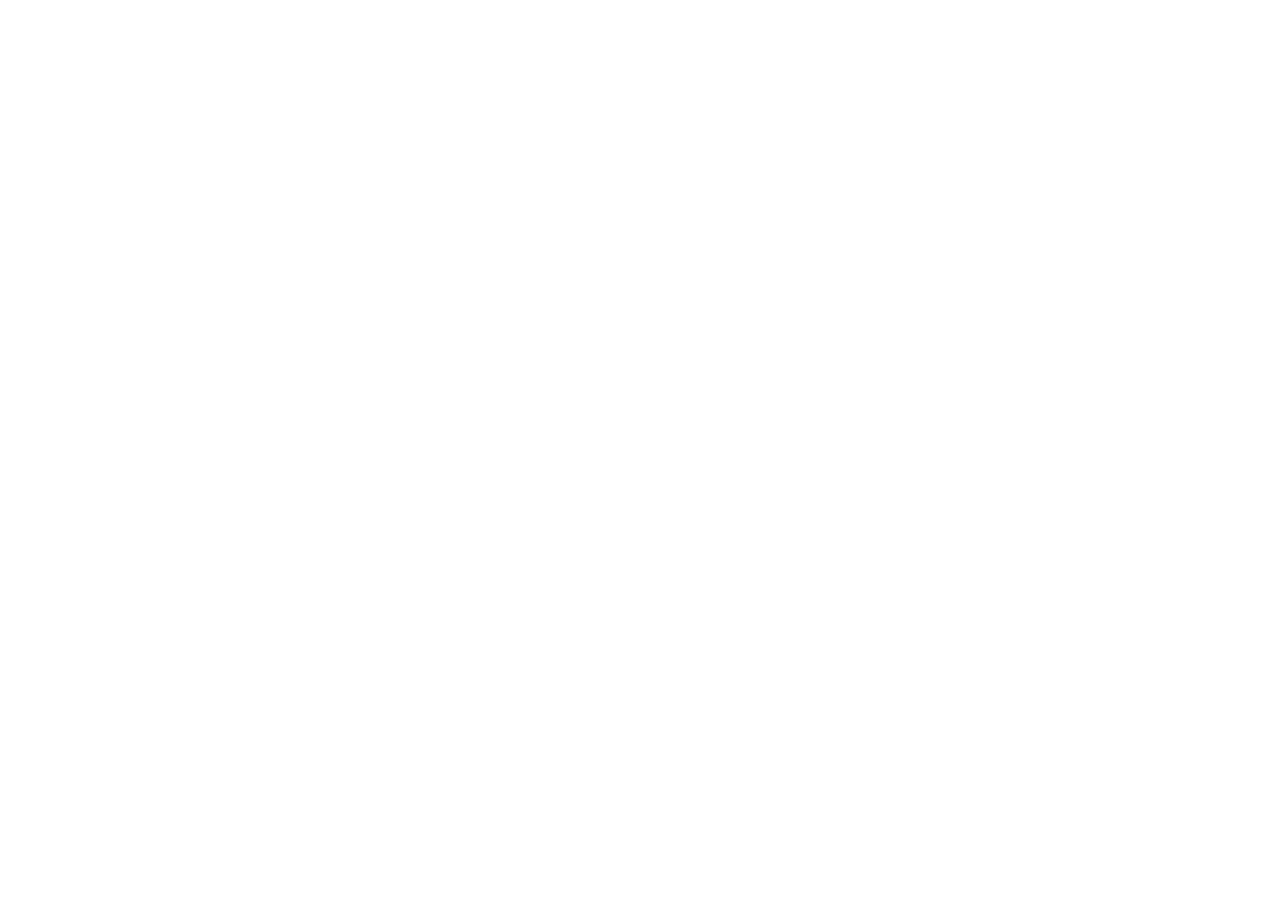
==== index.html @ dca035bf "Upload file" ====
<!DOCTYPE html>
<html lang="en">
<head>
    <meta charset="UTF-8">
    <meta http-equiv="X-UA-Compatible" content="IE=edge">
    <meta name="viewport" content="width=device-width, initial-scale=1.0">
    <title>Document</title>
</head>
<body>
    
</body>
</html>
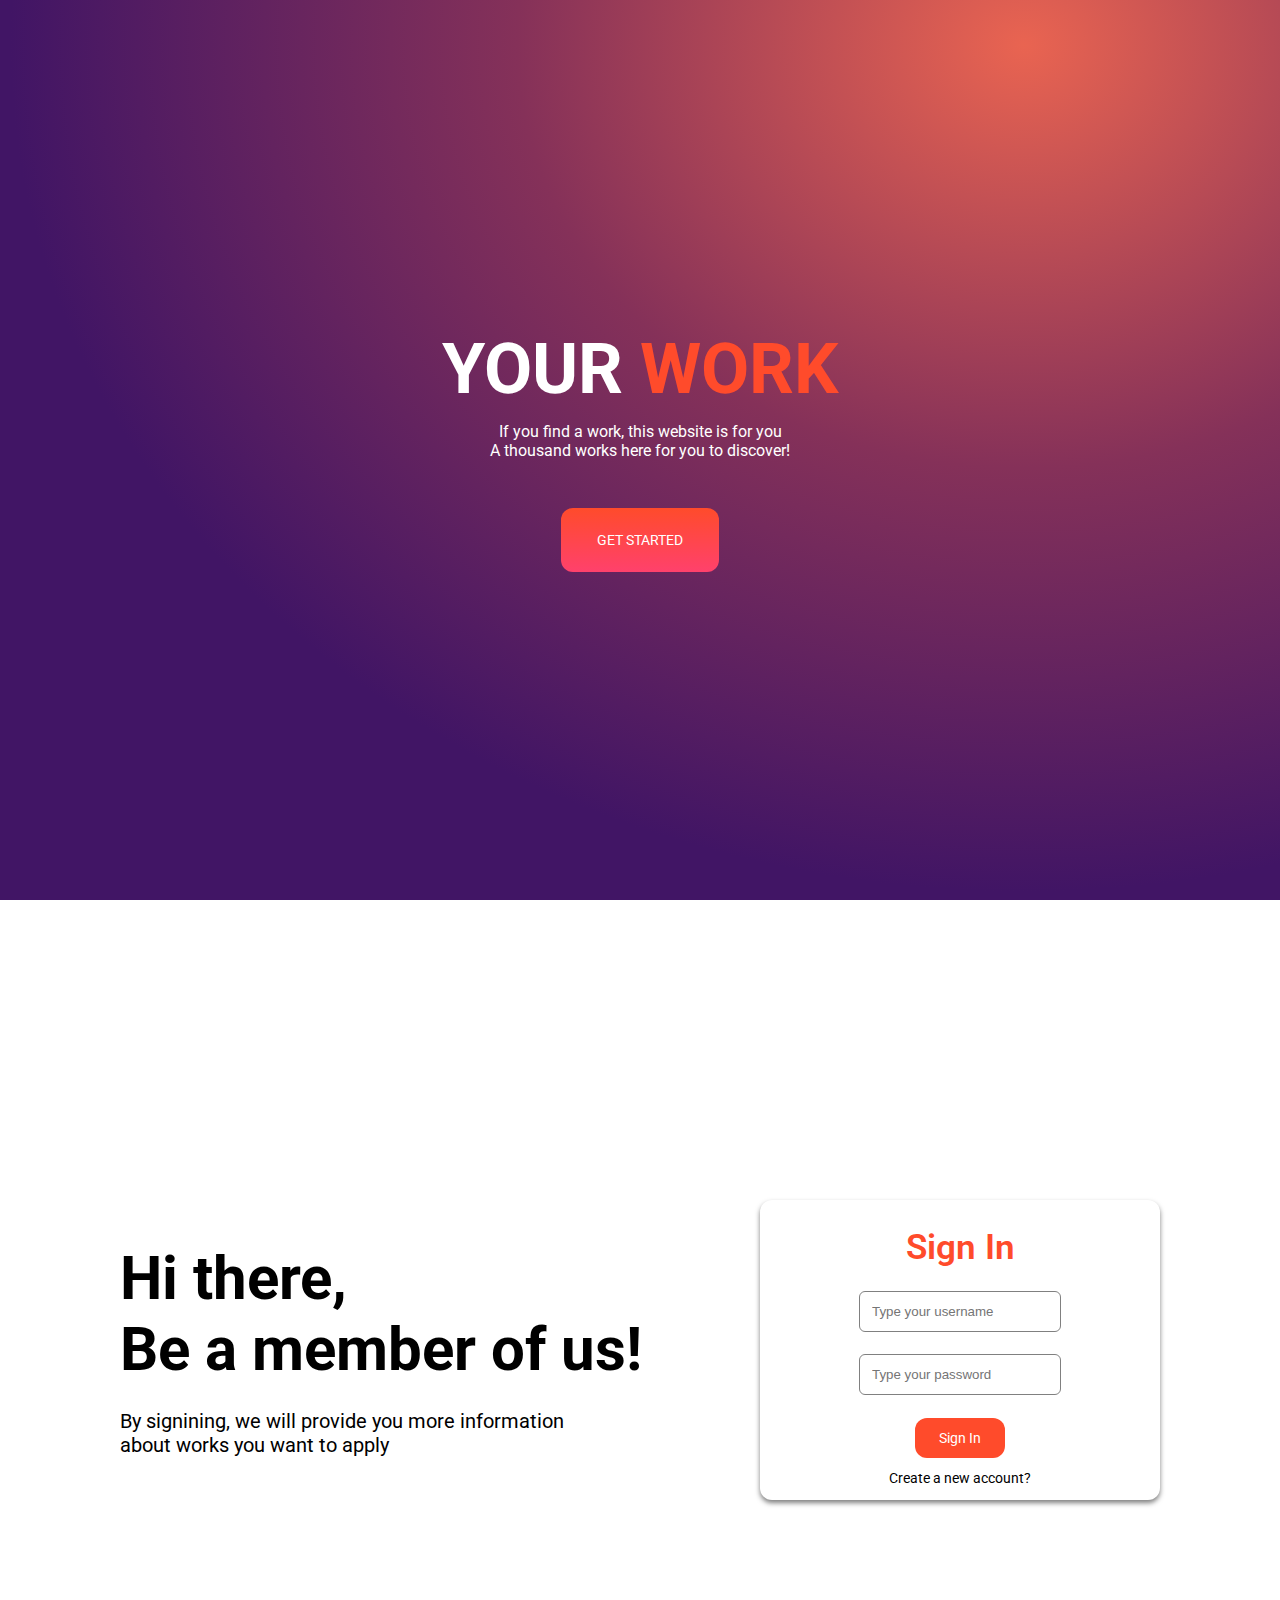
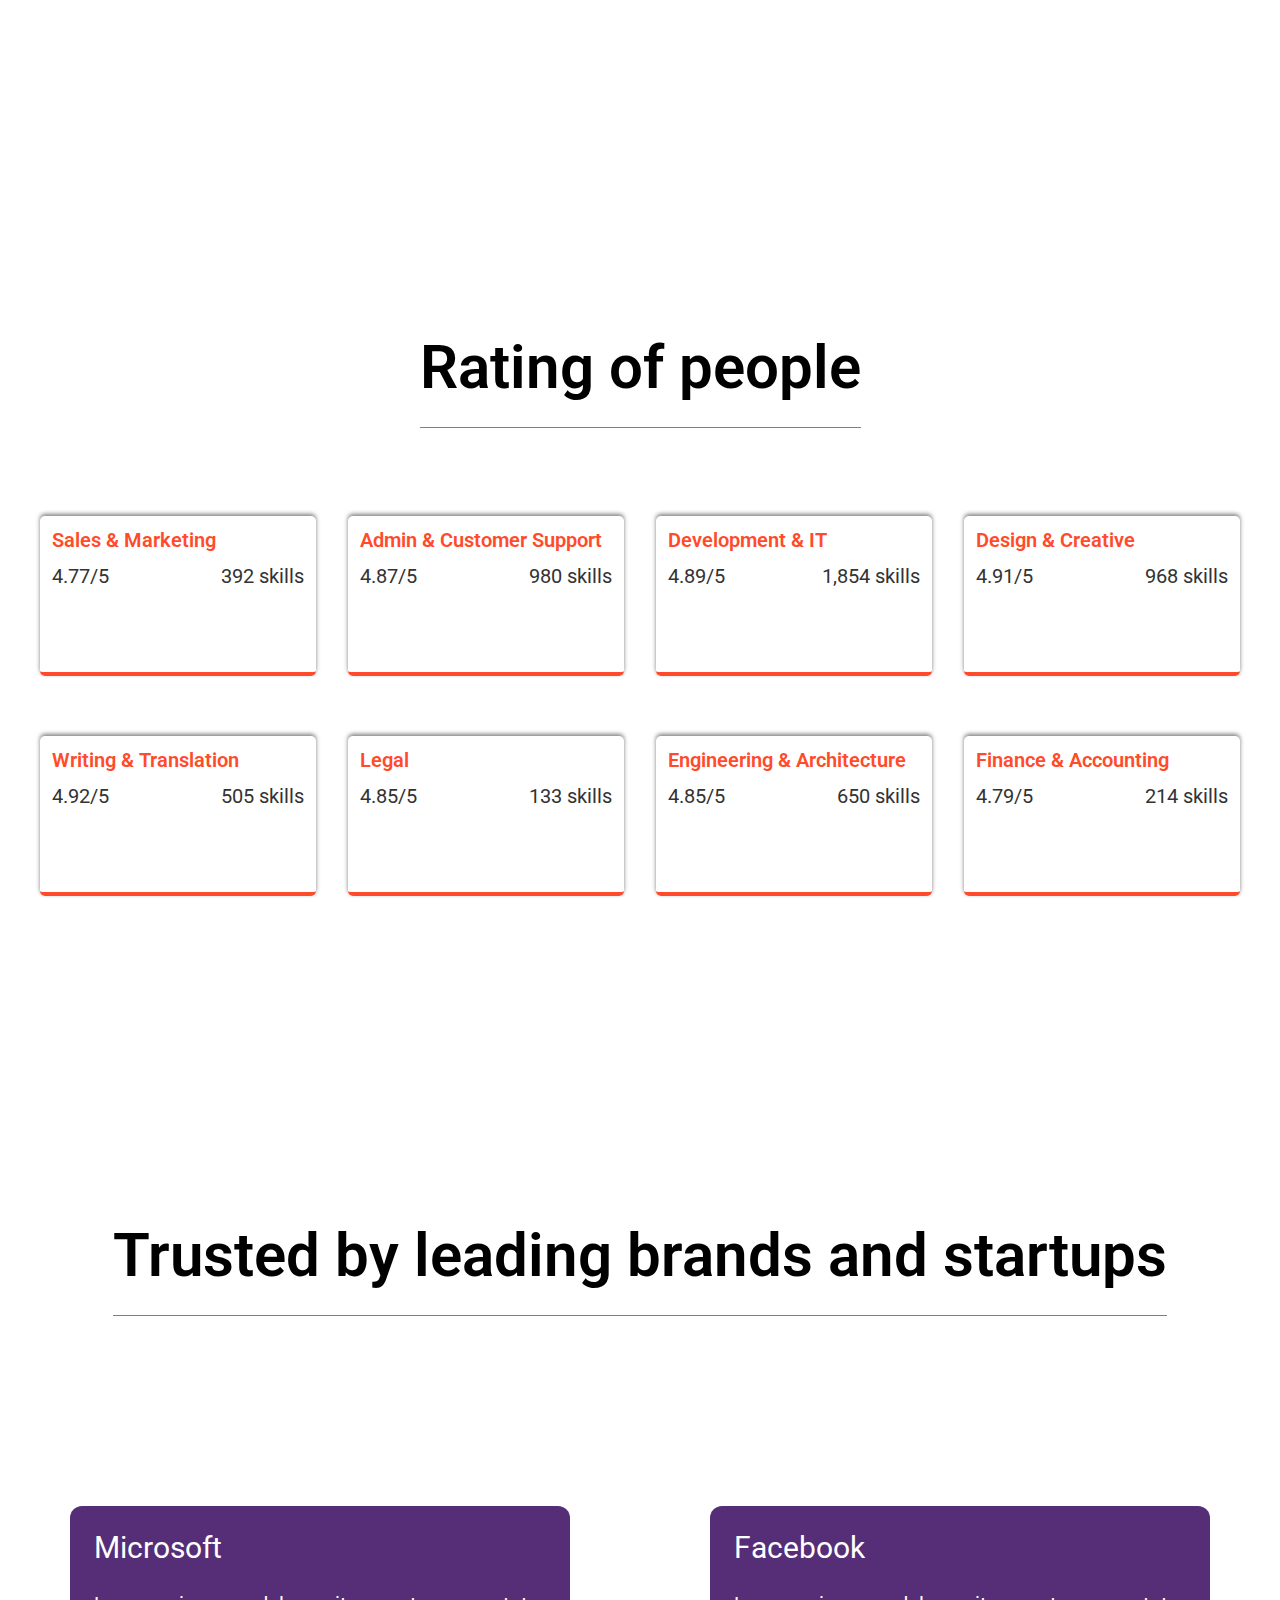
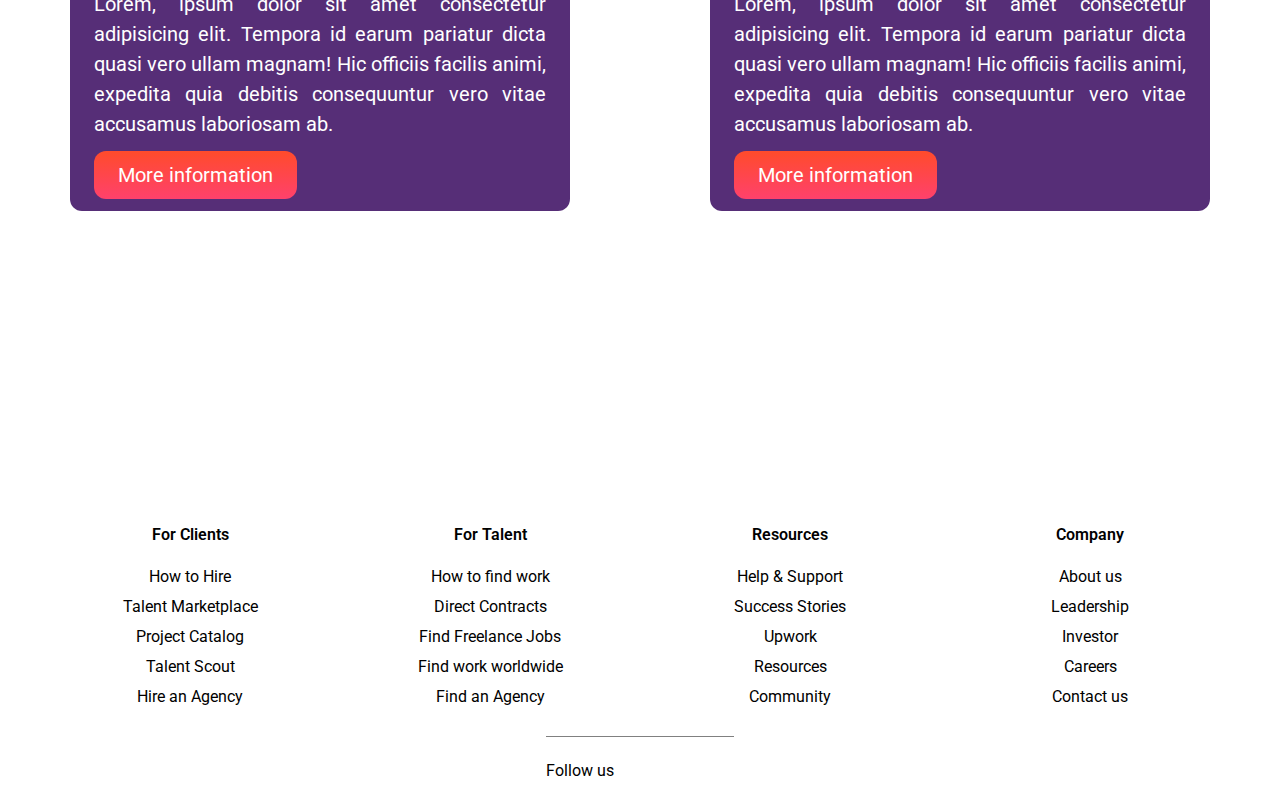
==== commit b4580363: "Upload files" ====
--- a/index.html
+++ b/index.html
@@ -4,9 +4,252 @@
     <meta charset="UTF-8">
     <meta http-equiv="X-UA-Compatible" content="IE=edge">
     <meta name="viewport" content="width=device-width, initial-scale=1.0">
-    <title>Document</title>
+    <link rel="stylesheet" href="./assets/css/index.css">
+    <link rel="stylesheet" href="./assets/css/grid.css">
+    <link rel="stylesheet" href="./assets/css/base.css">
+    <link rel="shortcut icon" type="image/png" href="./assets/img/logo-tab.png"/>
+    <link rel="stylesheet" href="https://cdnjs.cloudflare.com/ajax/libs/font-awesome/6.1.1/css/all.min.css" integrity="sha512-KfkfwYDsLkIlwQp6LFnl8zNdLGxu9YAA1QvwINks4PhcElQSvqcyVLLD9aMhXd13uQjoXtEKNosOWaZqXgel0g==" crossorigin="anonymous" referrerpolicy="no-referrer" />
+    <title>Landing page</title>
 </head>
 <body>
+    <div class="main">
+        <div class="landing">
+            <div class="landing__title">
+                <div class="title__main">
+                    <span>YOUR</span>
+                    <span class="title__main--color">WORK</span>
+                </div>
+
+                <p class="title__content">
+                    If you find a work, this website is for you <br>
+                    A thousand works here for you to discover!
+                </p>
+            </div>
+
+            <a class="landing__btn" href="#entry">GET STARTED</a>
+        </div>
+
+        <div class="login" id="entry">
+            <div class="login__intro">
+                <p class="intro">
+                    Hi there, <br>
+                    Be a member of us!
+                </p>
+                By signining, we will provide you more information <br>
+                about works you want to apply
+            </div>
+            <div class="login__inner">
+                <div class="login__inner-item signin">
+                    <div class="sign__heading">Sign In</div>
+                    <div class="sign__body">
+                        <input type="text" class="sign__body-username" placeholder="Type your username">
+                        <input type="text" class="sign__body-password" placeholder="Type your password">
+                    </div>
+                    <a href="#entry" class="sign__btn">Sign In</a>
+                    <div class="sign__turn sign__turn--signup">Create a new account?</div>
+                </div>
+
+                <div class="login__inner-item signup">
+                    <div class="sign__heading">Sign Up</div>
+                    <div class="sign__body">
+                        <input type="text" class="sign__body-username" placeholder="Type your username">
+                        <input type="password" class="sign__body-password" placeholder="Type your password">
+                        <input type="password" class="sign__body-confirm-password" placeholder="Type your password again">
+                    </div>
+                    <button class="sign__btn">Sign Up</button>
+                    <div class="sign__turn sign__turn--signin">Already have an account?</div>
+                </div>
+            </div>
+        </div>
+
+        <div class="survey">
+            <div class="survey__inner">
+                <div class="survey__inner-heading">Rating of people</div>
+                <div class="survey__inner-main">
+                    <div class="main__item">
+                        <div class="main__item-title">Sales & Marketing</div>
+                        <div class="main__item-body">
+                            <div class="main__item-body-rate">
+                                <i class="fa-solid fa-star main__item-body-rate-icon"></i>
+                                4.77/5
+                            </div>
+                            <div class="main__item-body-skill">392 skills</div>
+                        </div>
+                    </div>
+
+                    <div class="main__item">
+                        <div class="main__item-title">Admin & Customer Support</div>
+                        <div class="main__item-body">
+                            <div class="main__item-body-rate">
+                                <i class="fa-solid fa-star main__item-body-rate-icon"></i>
+                                4.87/5
+                            </div>
+                            <div class="main__item-body-skill">980 skills</div>
+                        </div>
+                    </div>
+
+                    <div class="main__item">
+                        <div class="main__item-title">Development & IT</div>
+                        <div class="main__item-body">
+                            <div class="main__item-body-rate">
+                                <i class="fa-solid fa-star main__item-body-rate-icon"></i>
+                                4.89/5
+                            </div>
+                            <div class="main__item-body-skill">1,854 skills</div>
+                        </div>
+                    </div>
+
+                    <div class="main__item">
+                        <div class="main__item-title">Design & Creative</div>
+                        <div class="main__item-body">
+                            <div class="main__item-body-rate">
+                                <i class="fa-solid fa-star main__item-body-rate-icon"></i>
+                                4.91/5
+                            </div>
+                            <div class="main__item-body-skill">968 skills</div>
+                        </div>
+                    </div>
+
+                    <div class="main__item">
+                        <div class="main__item-title">Writing & Translation</div>
+                        <div class="main__item-body">
+                            <div class="main__item-body-rate">
+                                <i class="fa-solid fa-star main__item-body-rate-icon"></i>
+                                4.92/5
+                            </div>
+                            <div class="main__item-body-skill">505 skills</div>
+                        </div>
+                    </div>
+
+                    <div class="main__item">
+                        <div class="main__item-title">Legal</div>
+                        <div class="main__item-body">
+                            <div class="main__item-body-rate">
+                                <i class="fa-solid fa-star main__item-body-rate-icon"></i>
+                                4.85/5
+                            </div>
+                            <div class="main__item-body-skill">133 skills</div>
+                        </div>
+                    </div>
+
+                    <div class="main__item">
+                        <div class="main__item-title">Engineering & Architecture</div>
+                        <div class="main__item-body">
+                            <div class="main__item-body-rate">
+                                <i class="fa-solid fa-star main__item-body-rate-icon"></i>
+                                4.85/5
+                            </div>
+                            <div class="main__item-body-skill">650 skills</div>
+                        </div>
+                    </div>
+
+                    <div class="main__item">
+                        <div class="main__item-title">Finance & Accounting</div>
+                        <div class="main__item-body">
+                            <div class="main__item-body-rate">
+                                <i class="fa-solid fa-star main__item-body-rate-icon"></i>
+                                4.79/5
+                            </div>
+                            <div class="main__item-body-skill">214 skills</div>
+                        </div>
+                    </div>
+                </div>
+            </div>
+        </div>
+
+        <div class="introduce">
+            <div class="introduce__heading">Trusted by leading brands and startups</div>
+            <div class="introduce__inner">
+                <div class="introduce__item">
+                    <div class="introduce__item-title">
+                        <i class="fa-brands fa-microsoft introduce__item-title-icon"></i>
+                        Microsoft
+                    </div>
+                    <div class="introduce__item-content">
+                        Lorem, ipsum dolor sit amet consectetur adipisicing elit. Tempora id earum pariatur dicta quasi vero ullam magnam! Hic officiis facilis animi, expedita quia debitis consequuntur vero vitae accusamus laboriosam ab.
+                    </div>
+                    <a href="/" class="introduce__item-btn">
+                        More information
+                        <i class="fa-solid fa-circle-arrow-right"></i>
+                    </a>
+                </div>
+
+                <div class="introduce__item">
+                    <div class="introduce__item-title">
+                        <i class="fa-brands fa-facebook"></i>
+                        Facebook
+                    </div>
+                    <div class="introduce__item-content">
+                        Lorem, ipsum dolor sit amet consectetur adipisicing elit. Tempora id earum pariatur dicta quasi vero ullam magnam! Hic officiis facilis animi, expedita quia debitis consequuntur vero vitae accusamus laboriosam ab.
+                    </div>
+                    <a href="" class="introduce__item-btn">
+                        More information
+                        <i class="fa-solid fa-circle-arrow-right"></i>
+                    </a>
+                </div>
+            </div>
+        </div>
+
+        <div class="footer">
+            <div class="footer__links">
+                <div class="footer__link">
+                    <ul class="footer__link-list">
+                       <li class="list__item list--heading">For Clients</li>
+                       <li class="list__item">How to Hire</li>
+                       <li class="list__item">Talent Marketplace</li>
+                       <li class="list__item">Project Catalog</li>
+                       <li class="list__item">Talent Scout</li>
+                       <li class="list__item">Hire an Agency</li> 
+                    </ul>
+                </div>
     
+                <div class="footer__link">
+                    <ul class="footer__link-list">
+                       <li class="list__item list--heading">For Talent</li>
+                       <li class="list__item">How to find work</li>
+                       <li class="list__item">Direct Contracts</li>
+                       <li class="list__item">Find Freelance Jobs</li>
+                       <li class="list__item">Find work worldwide</li>
+                       <li class="list__item">Find an Agency</li> 
+                    </ul>
+                </div>
+    
+                <div class="footer__link">
+                    <ul class="footer__link-list">
+                       <li class="list__item list--heading">Resources</li>
+                       <li class="list__item">Help & Support</li>
+                       <li class="list__item">Success Stories</li>
+                       <li class="list__item">Upwork</li>
+                       <li class="list__item">Resources</li>
+                       <li class="list__item">Community</li> 
+                    </ul>
+                </div>
+    
+                <div class="footer__link">
+                    <ul class="footer__link-list">
+                       <li class="list__item list--heading">Company</li>
+                       <li class="list__item">About us</li>
+                       <li class="list__item">Leadership</li>
+                       <li class="list__item">Investor</li>
+                       <li class="list__item">Careers</li>
+                       <li class="list__item">Contact us</li> 
+                    </ul>
+                </div>
+            </div>
+            
+            <div class="footer__contact">
+                Follow us
+                <i class="fa-brands fa-facebook"></i>
+                <i class="fa-brands fa-linkedin"></i>
+                <i class="fa-brands fa-twitter"></i>
+                <i class="fa-brands fa-instagram"></i>
+                <i class="fa-brands fa-youtube"></i>
+            </div>
+            <div class="footer__copyright"></div>
+        </div>
+    </div>
+    <!-- Toast Alert -->
+    <div id="toast"></div>
 </body>
+<script src="./assets/js/index.js"></script>
 </html>--- a/assets/css/index.css
+++ b/assets/css/index.css
@@ -0,0 +1,414 @@
+@import url('https://fonts.googleapis.com/css2?family=Roboto:wght@100;300;400;500;700&display=swap');
+:root {
+    --primary-color: #ff4b2b;
+}
+
+* {
+    margin: 0;
+    padding: 0;
+    box-sizing: border-box;
+}
+
+html {
+    font-size: 62.5%;
+    font-family: "Roboto";
+    scroll-behavior: smooth;
+}
+
+body {
+    position: relative;
+}
+
+.main {
+    position: relative;
+    display: flex;
+    flex-direction: column;
+}
+
+/* ---------------------------------- Landing ------------------------------------*/
+.landing {
+    display: flex;
+    flex-direction: column;
+    justify-content: center;
+    align-items: center;
+    width: 100%;
+    height: 100vh;
+    color: #fff;
+    background-image: radial-gradient(at 80% 5%, #e96451, #853159, #411565 70%);
+}
+
+.title__main {
+    font-size: 7rem;
+    font-weight: 700;
+}
+
+.title__main--color {
+    color: var(--primary-color)
+}
+
+.title__content {
+    font-size: 1.6rem;
+    text-align: center;
+    margin-top: 12px;
+}
+
+.landing__btn {
+    font-size: 1.4rem;
+    padding: 24px 36px;
+    margin-top: 48px;
+    border: none;
+    border-radius: 12px;
+    outline: none;
+    text-decoration: none;
+    color: #fff;
+    background-image: linear-gradient(#ff4b2b, #ff416c);
+    cursor: pointer;
+    transition: all 0.3s ease;
+}
+
+.landing__btn:hover {
+    transform: scale(1.2);
+}
+
+/* ---------------------------------- Login ------------------------------------*/
+.login {
+    display: flex;
+    justify-content: center;
+    align-items: center;
+    height: 100vh;
+    font-size: 2rem;
+    color: #fff;
+}
+
+.login__intro {
+    width: 50%;
+    color: #000;
+}
+
+.intro {
+    font-size: 6rem;
+    font-weight: 700;
+    margin-bottom: 24px;
+}
+
+.login__inner {
+    width: 400px;
+    display: flex;
+    align-items: center;
+    min-height: 300px;
+    box-shadow: 0px 3px 5px rgba(0, 0, 0, 0.5);
+    color: #000;
+    border-radius: 12px;
+    overflow: hidden;
+}
+
+.login__inner-item {
+    width: 80%;
+    height: 100%;
+    display: flex;
+    flex-flow: column nowrap;
+    align-items: center;
+}
+
+.login__inner-item input {
+    width: 100%;
+}
+
+.signin {
+    transition: all 0.5s ease;
+    transform: translateX(50%);
+}
+
+.signup {
+    transition: all 0.5s ease;
+    transform: translateX(calc(100% + 4px));
+}
+
+.sign__heading {
+    margin: 12px 0;
+    font-size: 3.5rem;
+    font-weight: 600;
+    color: var(--primary-color);
+}
+
+.sign__body {
+    display: flex;
+    flex-direction: column;
+    width: 100%;
+}
+
+.signup .sign__body input {
+    margin: 4px 0;
+}
+
+.sign__body input {
+    width: 100%;
+    margin: 12px 0;
+    padding: 12px 12px;
+    border: none;
+    border-radius: 5px;
+    outline: 0.5px solid gray;
+}
+
+.sign__body input:focus {
+    outline: 0.5px solid var(--primary-color)
+}
+
+.sign__btn {
+    margin: 12px 0;
+    border: none;
+    outline: none;
+    background-color: var(--primary-color);
+    cursor: pointer;
+    border-radius: 12px;
+    padding: 12px 24px;
+    font-size: 1.4rem;
+    color: #fff;
+    text-decoration: none;
+}
+
+.sign__btn:hover {
+    opacity: 0.8;
+}
+
+.sign__turn {
+    font-size: 1.4rem;
+    cursor: pointer;
+    transition: all 0.3s ease;
+}
+
+.sign__turn:hover {
+    text-decoration: underline;
+}
+/* --------------------------------- Survey ----------------------------------------- */
+.survey {
+    display: flex;
+    justify-content: space-around;
+    align-items: center;
+    height: 100vh;
+    font-size: 2rem;
+    color: rgb(0, 0, 0);
+}
+
+.survey__inner {
+    width: 1200px;
+    height: 100%;
+    display: flex;
+    flex-direction: column;
+    align-items: center;
+    justify-content: center;
+}
+
+.survey__inner-heading {
+    margin: 0 0 100px 0;
+    font-size: 6rem;
+    font-weight: 600;
+    padding-bottom: 24px;
+    border-bottom: 1px solid gray;
+}
+
+.survey__inner-main {
+    width: 100%;
+    display: flex;
+    flex-flow: row wrap;
+    align-items: center;
+    justify-content: space-between;
+}
+
+.main__item {
+    width: 23%;
+    height: 160px;
+    padding: 12px;
+    margin: -12px 0 72px 0;
+    color: #333;
+    box-shadow: 0px -2px 4px rgba(0, 0, 0, 0.5);
+    border-radius: 5px;
+    border-bottom: 4px solid var(--primary-color);
+}
+
+.main__item-title {
+    margin-bottom: 12px;
+    color: var(--primary-color);
+    font-weight: 600;
+}
+
+.main__item-body {
+    display: flex;
+    justify-content: space-between;
+    padding-bottom: 32px;
+}
+
+.main__item-body-rate-icon {
+    color: yellow
+}
+/* --------------------------------- Toast Alert ------------------------------------ */
+#toast {
+    position: fixed;
+    top: 12px;
+    right: 2%;
+}
+.toast {
+    display: flex;
+    align-items: center;
+    width: 300px;
+    height: 60px;
+    margin-bottom: 12px;
+    font-size: 1.4rem;
+    background-color: #fff;
+    border-left: 8px solid gray;
+    border-radius: 5px;
+    box-shadow: 0px 1px 3px rgba(0, 0, 0, 0.2);
+    animation: slideInLeft ease 0.3s, fadeOut linear 1s 3s forwards;
+}
+
+.toast__icon {
+    font-size: 3.6rem;
+    margin: 0 12px;
+}
+
+.toast__body {
+    line-height: 2rem;
+}
+
+.toast__body-title {
+    font-weight: 600;
+}
+
+.toast--success {
+    border-left: 8px solid green
+}
+
+.toast--error {
+    border-left: 8px solid tomato;
+}
+
+.toast--success .toast__icon {
+    color: green;
+}
+
+.toast--error .toast__icon {
+    color: tomato;
+}
+/* ---------------------------------- Introduce -------------------------------- */
+.introduce {
+    display: flex;
+    flex-direction: column;
+    justify-content: space-around;
+    align-items: center;
+    height: 100vh;
+    font-size: 2rem;
+    color: rgb(0, 0, 0);
+}
+
+.introduce__inner {
+    width: 100%;
+    height: 100%;
+    display: flex;
+    flex-wrap: wrap;
+    align-items: center;
+    justify-content: space-around;
+}
+
+.introduce__heading {
+    margin-top: 120px;
+    font-size: 6rem;
+    font-weight: 600;
+    padding-bottom: 24px;
+    border-bottom: 1px solid gray;
+}
+
+.introduce__item {
+    width: 500px;
+    padding: 24px;
+    margin: 0 12px 0 12px;
+    background-color: #562e77;
+    color: #fff;
+    border-radius: 12px;
+}
+
+.introduce__item-title {
+    font-size: 3rem;
+    margin-bottom: 24px;
+}
+
+.introduce__item-content {
+    margin-bottom: 24px;
+    text-align: justify;
+    line-height: 3rem;
+}
+
+.introduce__item-btn {
+    padding: 12px 24px;
+    color: #fff;
+    text-decoration: none;
+    background-image: linear-gradient(#ff4b2b, #ff416c);
+    border-radius: 12px;
+    transition: transform 0.3s ease;
+}
+
+.introduce__item-btn:hover {
+    opacity: 0.8;
+}
+
+/* Footer */
+.footer {
+    display: flex;
+    flex-direction: column;
+    justify-content: space-between;
+    align-items: center;
+    font-size: 1.6rem;
+    margin-top: 120px;
+}
+
+.footer__links {
+    width: 1200px;
+    display: flex;
+    justify-content: space-between;
+    align-items: center;
+    flex: 1;
+    margin-bottom: 24px;
+}
+
+.footer__link {
+    display: flex;
+    flex: 1;
+    justify-content: center;
+}
+
+.footer__link-list {
+    display: flex;
+    flex-direction: column;
+    justify-content: center;
+    list-style-type: none;
+    line-height: 3rem;
+}
+
+.list__item {
+    text-align: center;
+    cursor: pointer;
+    transition: all 0.3s ease;
+}
+
+.list__item:hover, .footer__contact i:hover {
+    color: var(--primary-color);
+}
+
+.list--heading {
+    font-weight: 600;
+    margin-bottom: 12px;
+}
+
+.footer__contact {
+    display: flex;
+    justify-content: center;
+    align-items: center;
+    border-top: 1px solid grey;
+    padding: 24px 0;
+}
+
+.footer__contact i {
+    font-size: 3rem;
+    padding: 0 12px;
+    cursor: pointer;
+    transition: all 0.3s ease;
+}--- a/assets/css/grid.css
+++ b/assets/css/grid.css
@@ -0,0 +1,528 @@
+/* Mobile */
+/*
+
+    - c - mobile
+    - m - tablet
+    - l - PC
+
+ */
+ .grid {
+    width: 100%;
+    display: block;
+    padding: 0;
+}
+
+.grid.wide {
+    max-width: 1200px;
+    margin: 0 auto;
+}
+
+.row {
+    display: flex;
+    flex-wrap: wrap;
+    margin-left: -4px;
+    margin-right: -4px;
+}
+
+.row.no-gutters {
+    margin-left: 0;
+    margin-right: 0;
+}
+
+.col {
+    padding-left: 4px;
+    padding-right: 4px;
+}
+
+.col.no-gutters {
+    padding-left: 0;
+    padding-right: 0;
+}
+
+.c-0 {
+    display: none;
+}
+
+.c-1 {
+    flex: 0 0 8.33333%;
+    max-width: 8.33333%;
+}
+
+.c-2 {
+    flex: 0 0 16.33333%;
+    max-width: 16.33333%;
+}
+
+.c-3 {
+    flex: 0 0 25%;
+    max-width: 25%;
+}
+
+.c-4 {
+    flex: 0 0 33.33333%;
+    max-width: 33.33333%;
+}
+
+.c-5 {
+    flex: 0 0 41.66667%;
+    max-width: 41.66667%;
+}
+
+.c-6 {
+    flex: 0 0 50%;
+    max-width: 50%;
+}
+
+.c-8 {
+    flex: 0 0 66.66667%;
+    max-width: 66.66667%;
+}
+
+.c-9 {
+    flex: 0 0 75%;
+    max-width: 75%;
+}
+
+.c-11 {
+    flex: 0 0 91.66667%;
+    max-width: 91.66667%;
+}
+
+.c-12 {
+    flex: 0 0 100%;
+    max-width: 100%;
+}
+
+/* ---------------------------------- */
+.c-o-1 {
+    margin-left: 8.33333%;
+}
+
+.c-o-2 {
+    margin-left: 16.33333%;
+}
+
+.c-o-3 {
+    margin-left: 25%;
+}
+
+.c-o-4 {
+    margin-left: 33.33333%;
+}
+
+.c-o-5 {
+    margin-left: 41.66667%;
+}
+
+.c-o-6 {
+    margin-left: 50%;
+}
+
+.c-o-8 {
+    margin-left: 66.66667%;
+}
+
+.c-o-9 {
+    margin-left: 75%;
+}
+
+.c-o-11 {
+    margin-left: 91.66667%;
+}
+
+/* Tablet - PC low resolution */
+@media (min-width: 740px) and (max-width: 1023px) {
+    .wide {
+        width: 644px;
+    }
+}
+
+/* >= Tablet */
+@media (min-width: 740px) {
+    .row {
+        margin-left: -8px;
+        margin-right: -8px;
+    }
+
+    .col {
+        padding-left: -8px;
+        padding-right: -8px;
+    }
+
+    .m-0 {
+        display: none;
+    }
+
+    .m-1,
+    .m-2,
+    .m-3,
+    .m-4,
+    .m-5,
+    .m-6,
+    .m-7,
+    .m-8,
+    .m-9,
+    .m-10,
+    .m-11,
+    .m-12 {
+        display: block;
+    }
+
+    .m-1 {
+        flex: 0 0 8.33333%;
+        max-width: 8.33333%;
+    }
+
+    .m-2 {
+        flex: 0 0 16.33333%;
+        max-width: 16.33333%;
+    }
+    
+    .m-3 {
+        flex: 0 0 25%;
+        max-width: 25%;
+    }
+    
+    .m-4 {
+        flex: 0 0 33.33333%;
+        max-width: 33.33333%;
+    }
+    
+    .m-5 {
+        flex: 0 0 41.66667%;
+        max-width: 41.66667%;
+    }
+    
+    .m-6 {
+        flex: 0 0 50%;
+        max-width: 50%;
+    }
+    
+    .m-8 {
+        flex: 0 0 66.66667%;
+        max-width: 66.66667%;
+    }
+    
+    .m-9 {
+        flex: 0 0 75%;
+        max-width: 75%;
+    }
+    
+    .m-11 {
+        flex: 0 0 91.66667%;
+        max-width: 91.66667%;
+    }
+    
+    .m-12 {
+        flex: 0 0 100%;
+        max-width: 100%;
+    }
+    /* ------------------------------------------ */
+    .m-o-1 {
+        margin-left: 8.33333%;
+    }
+    
+    .m-o-2 {
+        margin-left: 16.33333%;
+    }
+    
+    .m-o-3 {
+        margin-left: 25%;
+    }
+    
+    .m-o-4 {
+        margin-left: 33.33333%;
+    }
+    
+    .m-o-5 {
+        margin-left: 41.66667%;
+    }
+    
+    .m-o-6 {
+        margin-left: 50%;
+    }
+    
+    .m-o-8 {
+        margin-left: 66.66667%;
+    }
+    
+    .m-o-9 {
+        margin-left: 75%;
+    }
+    
+    .m-o-11 {
+        margin-left: 91.66667%;
+    }
+}
+
+/* > PC low resolution */
+@media (min-width: 1024px) and (max-width: 1239px) {
+    .wide {
+        width: 984px;
+    }
+    .wide .row {
+        margin-left: -12px;
+        margin-right: -12px;
+    }
+    .wide .row.sm-gutter {
+        margin-left: -5px;
+        margin-right: -5px;
+    }
+    .wide .col {
+        padding-left: -12px;
+        padding-right: -12px;
+    }
+    .wide .row.sm-gutter .col {
+        padding-left: 5px;
+        padding-right: 5px;
+    }
+    .wide .l-0 {
+        display: none;
+    }
+    .wide .l-1,
+    .wide .l-2,
+    .wide .l-2-4,
+    .wide .l-3,
+    .wide .l-4,
+    .wide .l-5,
+    .wide .l-6,
+    .wide .l-7,
+    .wide .l-8,
+    .wide .l-9,
+    .wide .l-10,
+    .wide .l-11,
+    .wide .l-12 {
+        display: block;
+    }
+
+    .wide .l-1 {
+        flex: 0 0 8.33333%;
+        max-width: 8.33333%;
+    }
+
+    .wide .l-2 {
+        flex: 0 0 16.33333%;
+        max-width: 16.33333%;
+    }
+    
+    .wide .l-2-4 {
+        flex: 0 0 20%;
+        max-width: 20%;
+    }
+
+    .wide .l-3 {
+        flex: 0 0 25%;
+        max-width: 25%;
+    }
+    
+    .wide .l-4 {
+        flex: 0 0 33.33333%;
+        max-width: 33.33333%;
+    }
+    
+    .wide .l-5 {
+        flex: 0 0 41.66667%;
+        max-width: 41.66667%;
+    }
+    
+    .wide .l-6 {
+        flex: 0 0 50%;
+        max-width: 50%;
+    }
+    
+    .wide .l-8 {
+        flex: 0 0 66.66667%;
+        max-width: 66.66667%;
+    }
+    
+    .wide .l-9 {
+        flex: 0 0 75%;
+        max-width: 75%;
+    }
+    .wide .l-10 {
+        flex: 0 0 83.33333%;
+        max-width: 83.33333%;
+    }
+    .wide .l-11 {
+        flex: 0 0 91.66667%;
+        max-width: 91.66667%;
+    }
+    
+    .wide .l-12 {
+        flex: 0 0 100%;
+        max-width: 100%;
+    }
+    /* -------------------------------------- */
+    .wide .l-o-1 {
+        margin-left: 8.33333%;
+    }
+    
+    .wide .l-o-2 {
+        margin-left: 16.33333%;
+    }
+    
+    .wide .l-o-3 {
+        margin-left: 25%;
+    }
+    
+    .wide .l-o-4 {
+        margin-left: 33.33333%;
+    }
+    
+    .wide .l-o-5 {
+        margin-left: 41.66667%;
+    }
+    
+    .wide .l-o-6 {
+        margin-left: 50%;
+    }
+    
+    .wide .l-o-8 {
+        margin-left: 66.66667%;
+    }
+    
+    .wide .l-o-9 {
+        margin-left: 75%;
+    }
+    
+    .wide .l-o-11 {
+        margin-left: 91.66667%;
+    }
+}
+
+/* PC medium resolution */
+@media (min-width: 1113px) {
+    .row {
+        margin-left: -12px;
+        margin-right: -12px;
+    }
+    
+    .row.sm-gutter {
+        margin-left: -5px;
+        margin-top: -5px;
+    }
+
+    .col {
+        padding-left: -12px;
+        padding-right: -12px;
+    }
+
+    .row.sm-gutter .col {
+        padding-left: 5px;
+        padding-right: 5px;
+    }
+
+    .l-0 {
+        display: none;
+    }
+
+    .l-1,
+    .l-2,
+    .l-2-4,
+    .l-3,
+    .l-4,
+    .l-5,
+    .l-6,
+    .l-7,
+    .l-8,
+    .l-9,
+    .l-10,
+    .l-11,
+    .l-12 {
+        display: block;
+    }
+
+    .l-1 {
+        flex: 0 0 8.33333%;
+        max-width: 8.33333%;
+    }
+
+    .l-2 {
+        flex: 0 0 16.33333%;
+        max-width: 16.33333%;
+    }
+    
+    .l-2-4 {
+        flex: 0 0 20%;
+        max-width: 20%;
+    }
+
+    .l-3 {
+        flex: 0 0 25%;
+        max-width: 25%;
+    }
+    
+    .l-4 {
+        flex: 0 0 33.33333%;
+        max-width: 33.33333%;
+    }
+    
+    .l-5 {
+        flex: 0 0 41.66667%;
+        max-width: 41.66667%;
+    }
+    
+    .l-6 {
+        flex: 0 0 50%;
+        max-width: 50%;
+    }
+    
+    .l-8 {
+        flex: 0 0 66.66667%;
+        max-width: 66.66667%;
+    }
+    
+    .l-9 {
+        flex: 0 0 75%;
+        max-width: 75%;
+    }
+    .l-10 {
+        flex: 0 0 83.33333%;
+        max-width: 83.33333%;
+    }
+    .l-11 {
+        flex: 0 0 91.66667%;
+        max-width: 91.66667%;
+    }
+    
+    .l-12 {
+        flex: 0 0 100%;
+        max-width: 100%;
+    }
+    /* ----------------------------------------- */
+    .l-o-1 {
+        margin-left: 8.33333%;
+    }
+    
+    .l-o-2 {
+        margin-left: 16.33333%;
+    }
+    
+    .l-o-3 {
+        margin-left: 25%;
+    }
+    
+    .l-o-4 {
+        margin-left: 33.33333%;
+    }
+    
+    .l-o-5 {
+        margin-left: 41.66667%;
+    }
+    
+    .l-o-6 {
+        margin-left: 50%;
+    }
+    
+    .l-o-8 {
+        margin-left: 66.66667%;
+    }
+    
+    .l-o-9 {
+        margin-left: 75%;
+    }
+    
+    .l-o-11 {
+        margin-left: 91.66667%;
+    }
+}--- a/assets/css/base.css
+++ b/assets/css/base.css
@@ -0,0 +1,56 @@
+@keyframes slideInLeft {
+    from {
+        opacity: 0;
+        transform: translateX(50%);
+    }
+    to {
+        opacity: 1;
+        transform: translateX(0);
+    }
+}
+
+@keyframes fadeOut {
+    from {
+        opacity: 1;
+    }
+    to {
+        opacity: 0;
+    }
+}
+
+@media screen and (max-width: 480px) {
+    .title__main {
+        text-align: center;
+    }
+}
+@media screen and (max-width: 768px) {
+    .login__intro {
+        display: none;
+    }
+    .survey__inner-heading {
+        margin-top: 300px;
+    }
+    .survey__inner-main {
+        display: flex;
+        justify-content: center;
+    }
+    .main__item {
+        width: 40%;
+        margin: 12px 12px;
+    }
+    .introduce__heading {
+        text-align: center;
+        margin-top: 1200px;
+        margin-bottom: 60px;
+    }
+    .introduce__item {
+        width: 80%;
+        margin-bottom: 42px;
+    }
+    .footer {
+        margin-top: 800px;
+    }
+    .footer__links {
+        display: none;
+    }
+}